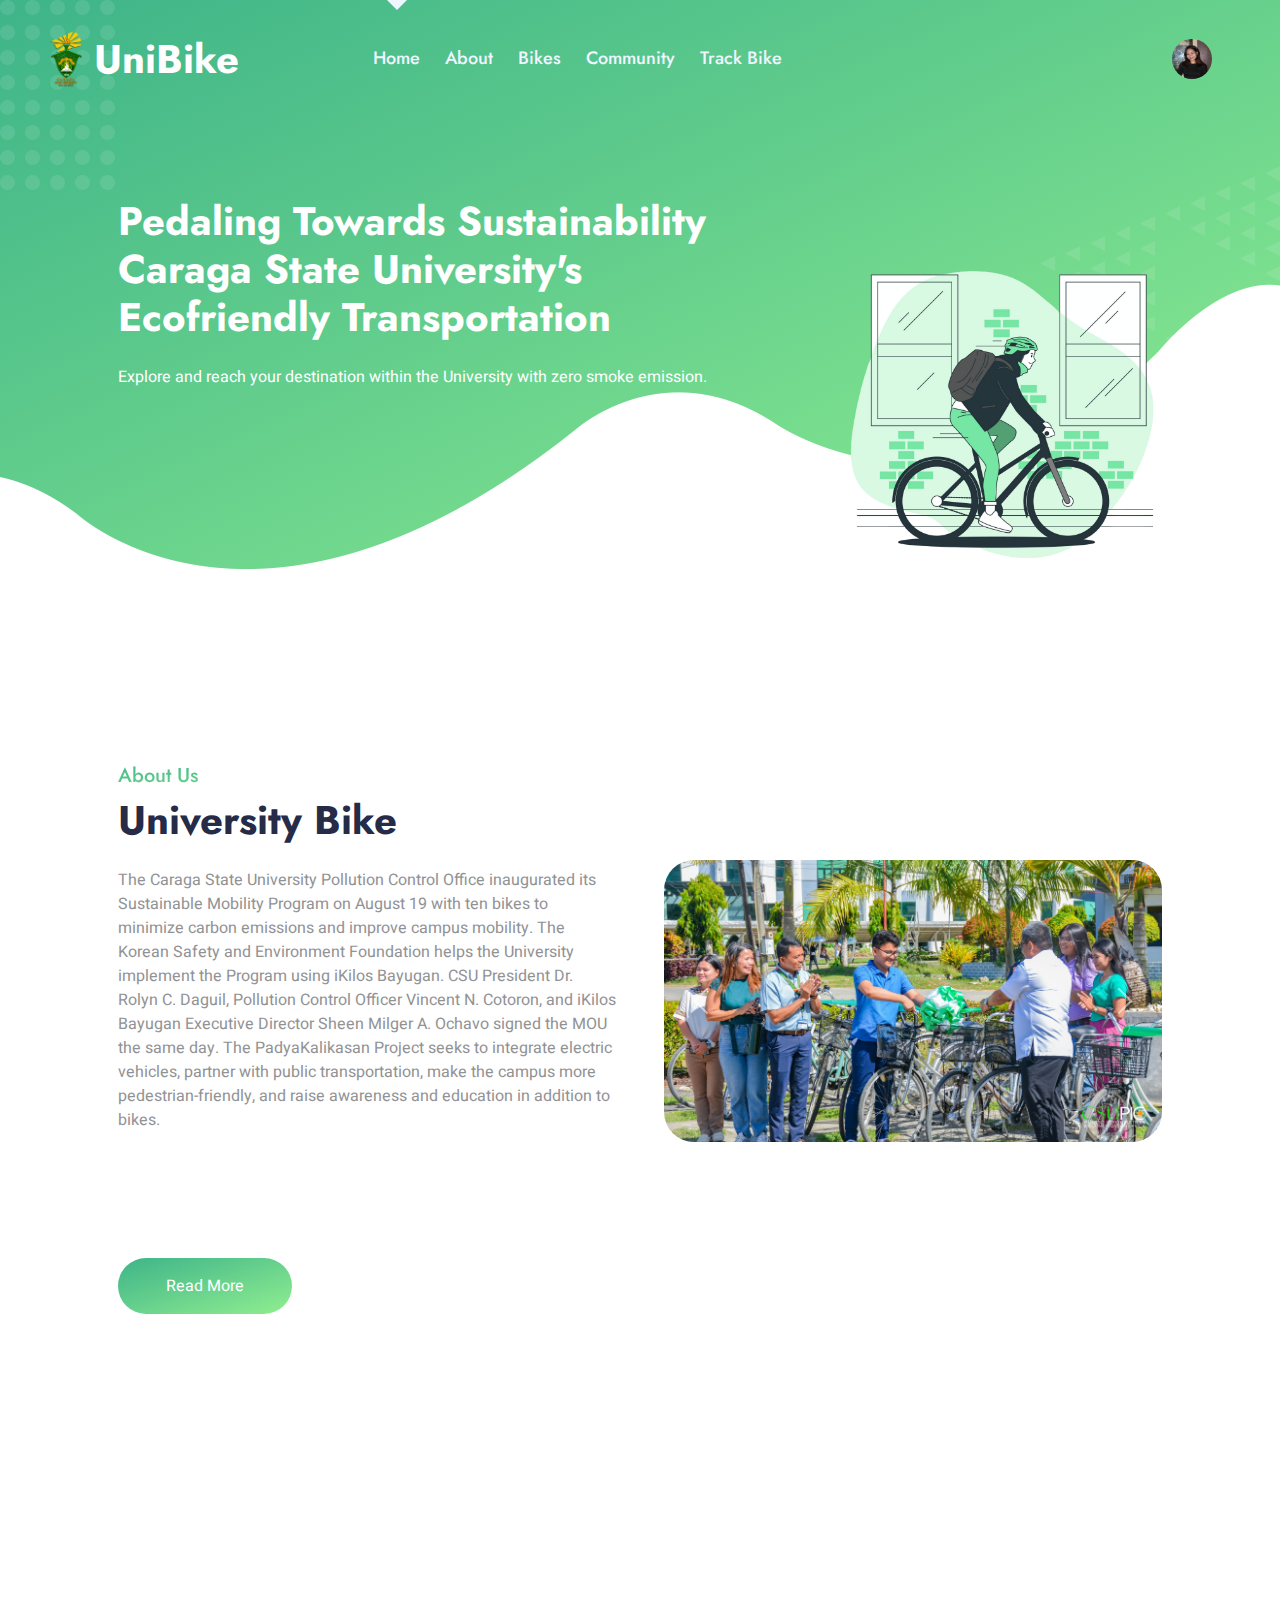
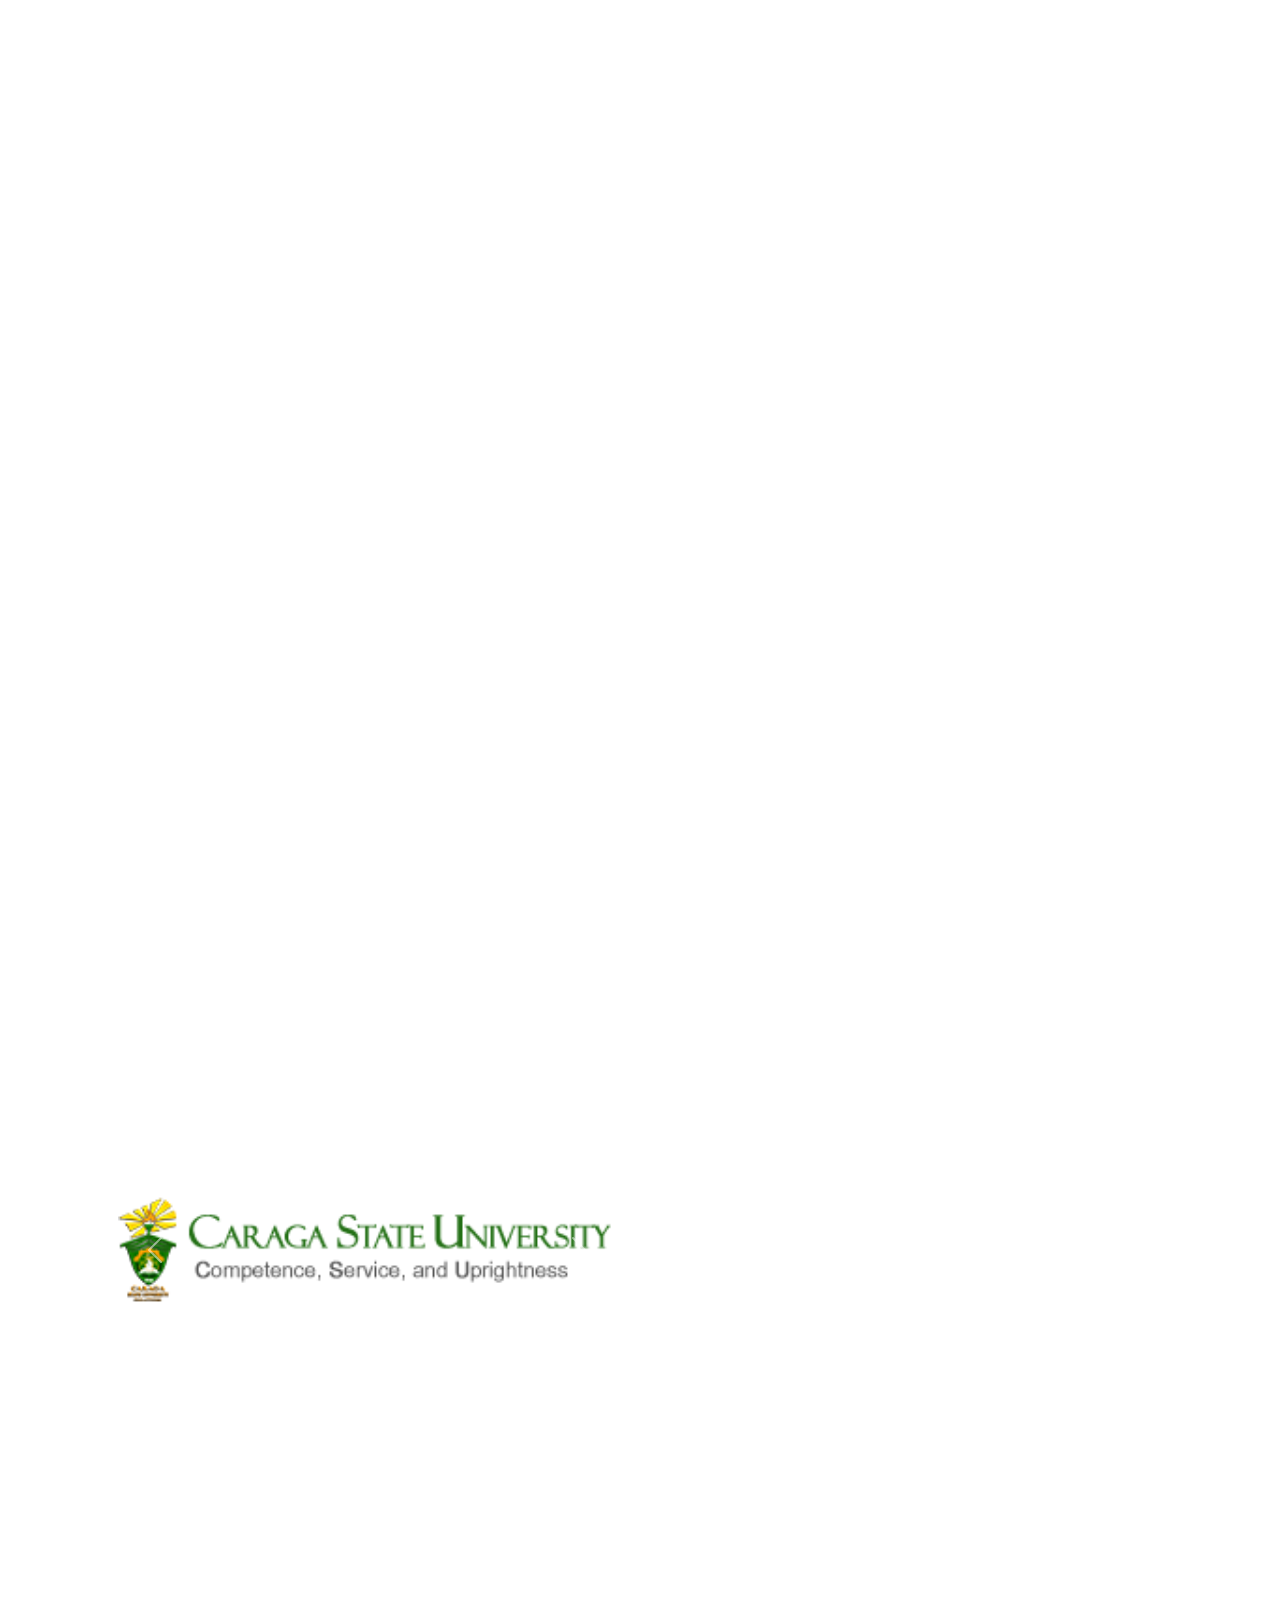
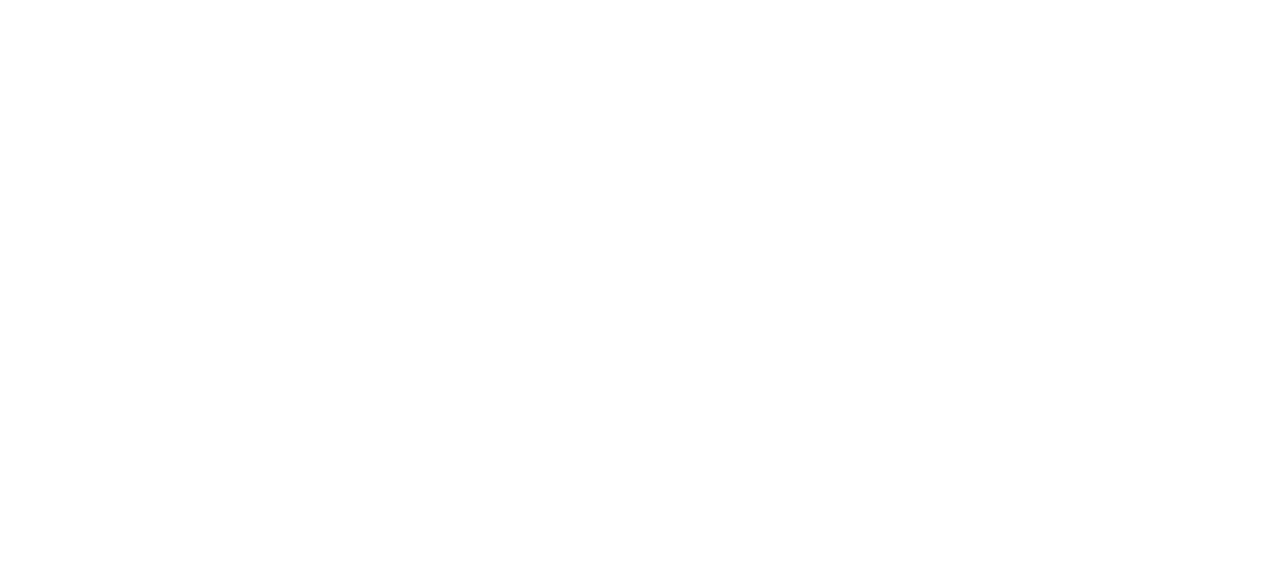
==== admin.html @ fd67ee3b "first commit" ====
<!DOCTYPE html>
<html lang="en">

<head>
    <meta charset="utf-8">
    <title>UniBike</title>
    <meta content="width=device-width, initial-scale=1.0" name="viewport">
    <meta content="" name="keywords">
    <meta content="" name="description">

    <!-- Favicon -->
    <link href="img/favicon.ico" rel="icon">


    <!-- Google Web Fonts -->
    <link rel="preconnect" href="https://fonts.googleapis.com">
    <link rel="preconnect" href="https://fonts.gstatic.com" crossorigin>
    <link href="https://fonts.googleapis.com/css2?family=Heebo:wght@400;500&family=Jost:wght@500;600;700&display=swap" rel="stylesheet"> 

    <!-- Icon Font Stylesheet -->
    <link href="https://cdnjs.cloudflare.com/ajax/libs/font-awesome/5.10.0/css/all.min.css" rel="stylesheet">
    <link href="https://cdn.jsdelivr.net/npm/bootstrap-icons@1.4.1/font/bootstrap-icons.css" rel="stylesheet">

    <!-- Libraries Stylesheet -->
    <link href="lib/animate/animate.min.css" rel="stylesheet">
    <link href="lib/owlcarousel/assets/owl.carousel.min.css" rel="stylesheet">
    <link href="https://cdn.jsdelivr.net/npm/bootstrap@5.3.0-alpha1/dist/css/bootstrap.min.css" rel="stylesheet">


    <!-- Customized Bootstrap Stylesheet -->
    <link href="css/bootstrap.min.css" rel="stylesheet">

    <!-- Template Stylesheet -->
    <link href="css/style.css" rel="stylesheet">
</head>

<body data-bs-spy="scroll" data-bs-target=".navbar" data-bs-offset="51">
    <div class="container-xxl bg-white p-0">
        <!-- Spinner Start -->
        <div id="spinner" class="show bg-white position-fixed translate-middle w-100 vh-100 top-50 start-50 d-flex align-items-center justify-content-center">
            <div class="spinner-grow text-primary" style="width: 3rem; height: 3rem;" role="status">
                <span class="sr-only">Loading...</span>
            </div>
        </div>
        <!-- Spinner End -->


        <!-- Navbar & Hero Start -->
        <div class="container-xxl position-relative p-0" id="home">
            <nav class="navbar navbar-expand-lg navbar-light px-4 px-lg-5 py-3 py-lg-0">

                <!--LOGO-->
                <a href="" class="navbar-brand p-0 d-flex align-items-center">
                    <img src="img/logo.png" alt="Bike Image" style="width: auto; height: 60px; margin-right: 10px;">
                    <h1 class="text-white mb-0">UniBike</h1>
                </a>
                <!--LOGO END-->

                <button class="navbar-toggler" type="button" data-bs-toggle="collapse" data-bs-target="#navbarCollapse">
                    <span class="fa fa-bars"></span>
                </button>
                <div class="collapse navbar-collapse" id="navbarCollapse">
                    <div class="navbar-nav mx-auto py-0">
                        <a href="#home" class="nav-item nav-link active">Home</a>
                        <a href="#about" class="nav-item nav-link">About</a>
                        
                        <a href="/admin_bikes.html" class="nav-item nav-link">Bikes</a>
                        <a href="/admin_community.html" class="nav-item nav-link">Community</a>
                        <a href="/admin_gps_tracker.html" class="nav-item nav-link">Track Bike</a>
                    </div>
                </div>

                <div class="collapse navbar-collapse" id="navbarNav">
                    <ul class="navbar-nav ms-auto">
                        <li class="nav-item">
                            <div class="navbar-nav ms-auto">
                                <div class="profile-button" onclick="toggleDropdown()">
                                    <img src="/img/mitch1.JPG" alt="Avatar" class="avatar">
                                </div>
                                <div class="dropdown-menu" id="dropdownMenu">
                                    <div class="dropdown-item"><a href="/admin_profile.html" style="color: #495057;">My Profile</a></div>
                                    <div class="dropdown-item"><a href="/admin_profile.html" style="color: #495057;">Rent History</a></div>
                                    <div class="dropdown-item"><a href="/admin_index.html" style="color: #495057;">Settings</a></div>
                                    <div class="dropdown-item"><a href="/admin_index.html" style="color: #495057;">Logout</a></div>
                                </div>
                            </div>           
                    </ul>
                    
                <script>
                    function toggleDropdown() {
                        const dropdownMenu = document.getElementById('dropdownMenu');
                        dropdownMenu.style.display = dropdownMenu.style.display === 'block' ? 'none' : 'block';
                    }
                </script>
            </nav>


            <div class>

            </div>

                    <!--CHatbot-->
                <script>
                    window.embeddedChatbotConfig = {
                    chatbotId: "IIBo9uVglmfIlhYwSFBFC",
                    domain: "www.chatbase.co"
                    }
                    </script>
                    <script
                    src="https://www.chatbase.co/embed.min.js"
                    chatbotId="IIBo9uVglmfIlhYwSFBFC"
                    domain="www.chatbase.co"
                    defer>
                    </script>
                    <!--CHatbot-->

            <div class="container-xxl bg-primary hero-header">
                <div class="container px-lg-5">
                    <div class="row g-5">
                        <div class="col-lg-8 text-center text-lg-start" style= "margin-top: -1%">
                            <h1 class="text-white mb-4 animated slideInDown">Pedaling Towards Sustainability<br> Caraga State University's Ecofriendly Transportation</h1>
                            <p class="text-white pb-3 animated slideInDown">Explore and reach your destination within the University with zero smoke emission.</p> 
                        </div>
                        <div class="col-lg-4 d-flex justify-content-center justify-content-lg-end wow fadeInUp" data-wow-delay="0.3s">
                                <img class="img-fluid" src="img/rb.png" alt="">
                        </div>
                    </div>
                </div>
            </div>
        </div>
        <!-- Navbar & Hero End -->


        <!-- About Start -->
        <div class="container-xxl py-5" id="about">
            <div class="container py-5 px-lg-5">
                <div class="row g-5 align-items-center">
                    <div class="col-lg-6 wow fadeInUp" data-wow-delay="0.1s">
                        <h5 class="text-primary-gradient fw-medium">About Us</h5>
                        <h1 class="mb-4">University Bike</h1>
                        <p class="mb-4">The Caraga State University Pollution Control Office inaugurated its Sustainable Mobility Program on August 19 with ten bikes to minimize carbon emissions and improve campus mobility. The Korean Safety and Environment Foundation helps the University implement the Program using iKilos Bayugan. CSU President Dr. Rolyn C. Daguil, Pollution Control Officer Vincent N. Cotoron, and iKilos Bayugan Executive Director Sheen Milger A. Ochavo signed the MOU the same day. The PadyaKalikasan Project seeks to integrate electric vehicles, partner with public transportation, make the campus more pedestrian-friendly, and raise awareness and education in addition to bikes.</p>
                        <div class="row g-4 mb-4">
                            <div class="col-sm-6 wow fadeIn" data-wow-delay="0.5s">
                                <div class="d-flex">
                                    <img src="img/users-alt.png" alt="Cog Image" style="width: 50px; height: 50px;">
                                    <div class="ms-3">
                                        <h2 class="mb-0" data-toggle="counter-up">899</h2>
                                        <p class="text-primary-gradient mb-0">Active Users</p>
                                    </div>
                                </div>
                            </div>
                            <div class="col-sm-6 wow fadeIn" data-wow-delay="0.7s">
                                <div class="d-flex">
                                    <img src="img/bk.png" alt="Cog Image" style="width: 50px; height: 50px;">
                                    <div class="ms-3">
                                        <h2 class="mb-0" data-toggle="counter-up">10</h2>
                                        <p class="text-secondary-gradient mb-0">Bikes Available</p>
                                    </div>
                                </div>
                            </div>
                        </div>
                        <a href="https://www.carsu.edu.ph/?q=news/csu-launches-bike-sharing-transportation-sustainable-mobility-program" class="btn btn-primary-gradient py-sm-3 px-4 px-sm-5 rounded-pill mt-3 mb-5">Read More</a>
                    </div>
                    <div class="col-lg-6">
                        
                        <div id="carouselExampleRide" class="carousel slide, wow fadeInUp" data-bs-ride="true" data-wow-delay="0.5s" style="height: auto; width:auto; margin-top: -25%;" >
                            <div class="carousel-inner">
                              <div class="carousel-item active">
                                <img src="img/1.jpg" class="d-block w-100" alt="...">
                              </div>
                              <div class="carousel-item">
                                <img src="img/2.jpg" class="d-block w-100" alt="...">
                              </div>
                              <div class="carousel-item">
                                <img src="img/3.jpg" class="d-block w-100" alt="...">
                              </div>
                            </div>
                            <button class="carousel-control-prev" type="button" data-bs-target="#carouselExampleRide" data-bs-slide="prev">
                              <span class="carousel-control-prev-icon" aria-hidden="true"></span>
                              <span class="visually-hidden">Previous</span>
                            </button>
                            <button class="carousel-control-next" type="button" data-bs-target="#carouselExampleRide" data-bs-slide="next">
                              <span class="carousel-control-next-icon" aria-hidden="true"></span>
                              <span class="visually-hidden">Next</span>
                            </button>
                          </div>
                        
                    </div>
                </div>
            </div>
        </div>
        <!-- About End -->

         <!-- Features Start -->
         <div class="container-xxl py-5" id="feature" style="margin-top:-10%;">
            <div class="container py-5 px-lg-5">
                <div class="text-center wow fadeInUp" data-wow-delay="0.1s">
                    <h1 class="mb-5">Benefits</h1>
                </div>
                <div class="row g-4">
                    <div class="col-lg-4 col-md-6 wow fadeInUp" data-wow-delay="0.1s">
                        <div class="feature-item bg-light rounded p-4">
                            <div class="d-inline-flex align-items-center justify-content-center bg-primary-gradient rounded-circle mb-4" style="width: 60px; height: 60px;">
                                <img src="img/leaf-heart.png" alt="" style="width: 30px; height: 30px;">
                            </div>
                            <h5 class="mb-3">Environment Friendly</h5>
                            <p class="m-0">Reduces carbon emissions, supporting a cleaner, sustainable campus.</div>
                    </div>
                    <div class="col-lg-4 col-md-6 wow fadeInUp" data-wow-delay="0.3s">
                        <div class="feature-item bg-light rounded p-4">
                            <div class="d-inline-flex align-items-center justify-content-center bg-secondary-gradient rounded-circle mb-4" style="width: 60px; height: 60px;">
                                <img src="img/cars.png" alt="" style="width: 30px; height: 30px;">
                            </div>
                            <h5 class="mb-3">Reduced Traffic</h5>
                            <p class="m-0">Eases campus congestion, making it easier to get around.</div>
                    </div>
                    <div class="col-lg-4 col-md-6 wow fadeInUp" data-wow-delay="0.5s">
                        <div class="feature-item bg-light rounded p-4">
                            <div class="d-inline-flex align-items-center justify-content-center bg-primary-gradient rounded-circle mb-4" style="width: 60px; height: 60px;">
                                <img src="img/heart-brain.png" alt="" style="width: 30px; height: 30px;">
                            </div>
                            <h5 class="mb-3">Health & Wellness</h5>
                            <p class="m-0">Promotes physical activity and improves fitness.</div>
                    </div>
                    <div class="col-lg-4 col-md-6 wow fadeInUp" data-wow-delay="0.1s">
                        <div class="feature-item bg-light rounded p-4">
                            <div class="d-inline-flex align-items-center justify-content-center bg-secondary-gradient rounded-circle mb-4" style="width: 60px; height: 60px;">
                                <img src="img/piggy-bank.png" alt="" style="width: 30px; height: 30px;">
                            </div>
                            <h5 class="mb-3">Cost Savings</h5>
                            <p class="m-0">Offers an affordable alternative to cars and public transport.</div>
                    </div>
                    <div class="col-lg-4 col-md-6 wow fadeInUp" data-wow-delay="0.3s">
                        <div class="feature-item bg-light rounded p-4">
                            <div class="d-inline-flex align-items-center justify-content-center bg-primary-gradient rounded-circle mb-4" style="width: 60px; height: 60px;">
                                <img src="img/track.png" alt="" style="width: 30px; height: 30px;">
                            </div>
                            <h5 class="mb-3">Increased Campus Accessibility</h5>
                            <p class="m-0">Provides faster, easier campus mobility.</div>
                    </div>
                    <div class="col-lg-4 col-md-6 wow fadeInUp" data-wow-delay="0.5s">
                        <div class="feature-item bg-light rounded p-4">
                            <div class="d-inline-flex align-items-center justify-content-center bg-secondary-gradient rounded-circle mb-4" style="width: 60px; height: 60px;">
                                <img src="img/house-tree.png" alt="" style="width: 30px; height: 30px;">
                            </div>
                            <h5 class="mb-3">Sustainable Campus</h5>
                            <p class="m-0">Encourages eco-friendly habits and a greener campus.</div>
                    </div>
                </div>
            </div>
        </div>
        <!-- Features End -->

                <!-- Process Start -->
                <div class="container-xxl py-5" style="margin-top:-10%;">
                    <div class="container py-5 px-lg-5">
                        <div class="text-center pb-4 wow fadeInUp" data-wow-delay="0.1s">
                            <h5 class="text-primary-gradient fw-medium">How to Rent</h5>
                            <h1 class="mb-5">3 Easy Steps</h1>
                        </div>
                        <div class="row gy-5 gx-4 justify-content-center">
                            <div class="col-lg-4 col-sm-6 text-center pt-4 wow fadeInUp" data-wow-delay="0.1s">
                                <div class="position-relative bg-light rounded pt-5 pb-4 px-4">
                                    <div class="d-inline-flex align-items-center justify-content-center bg-primary-gradient rounded-circle position-absolute top-0 start-50 translate-middle shadow" style="width: 100px; height: 100px;">
                                        <img src="img/search.png" alt="Magnifying glass" style="width: 50px; height: 50px;">
                                    </div>
                                    <h5 class="mt-4 mb-3">Find nearest Dock</h5>
                                    <p class="mb-0">Docks are conveniently located near colleges and gates, ensuring quick and accessible bike borrowing and returning for all users</p>
                                </div>
                            </div>
                            <div class="col-lg-4 col-sm-6 text-center pt-4 wow fadeInUp" data-wow-delay="0.3s">
                                <div class="position-relative bg-light rounded pt-5 pb-4 px-4">
                                    <div class="d-inline-flex align-items-center justify-content-center bg-secondary-gradient rounded-circle position-absolute top-0 start-50 translate-middle shadow" style="width: 100px; height: 100px;">
                                        <img src="img/qr-scan.png" alt="Cog Image" style="width: 50px; height: 50px;">
                                    </div>
                                    <h5 class="mt-4 mb-3">Scan QR to Pay</h5>
                                    <p class="mb-0">Pay for your bike rental using a mobile wallet scanner. Simply scan the QR code and complete your payment instantly</p>
                                </div>
                            </div>
                            <div class="col-lg-4 col-sm-6 text-center pt-4 wow fadeInUp" data-wow-delay="0.5s">
                                <div class="position-relative bg-light rounded pt-5 pb-4 px-4">
                                    <div class="d-inline-flex align-items-center justify-content-center bg-primary-gradient rounded-circle position-absolute top-0 start-50 translate-middle shadow" style="width: 100px; height: 100px;">
                                        <i class="fa fa-check fa-3x text-white"></i>
                                    </div>
                                    <h5 class="mt-4 mb-3">Confirm Payment</h5>
                                    <p class="mb-0">Verify and confirm your payment details to complete the process. Double-check the amount before finalizing the transaction securely</p>
                                </div>
                            </div>
                        </div>
                    </div>
                </div>
                <!-- Process Start -->

        <!-- Download Start -->
        <div class="container-xxl py-5">
            <div class="container py-5 px-lg-5">
                <div class="row g-5 align-items-center">
                    <div class="col-lg-6">
                        <div id="carouselExampleSlidesOnly" class="carousel slide" data-bs-ride="carousel">
                            <div class="carousel-inner">
                                <div class="carousel-item active">
                                    <img src="img/csu.png" class="img-consistent" alt="CSU Logo">
                                </div>
                                <div class="carousel-item">
                                    <img src="img/ikilos.jpg" class="img-consistent" alt="iKilos Project">
                                </div>
                                <div class="carousel-item">
                                    <img src="img/shekorea.png" class="img-consistent" alt="Korean Safety Foundation">
                                </div>
                            </div>
                            <button class="carousel-control-prev" type="button" data-bs-target="#carouselExampleRide" data-bs-slide="prev">
                                <span class="carousel-control-prev-icon" aria-hidden="true"></span>
                                <span class="visually-hidden">Previous</span>
                            </button>
                            <button class="carousel-control-next" type="button" data-bs-target="#carouselExampleRide" data-bs-slide="next">
                                <span class="carousel-control-next-icon" aria-hidden="true"></span>
                                <span class="visually-hidden">Next</span>
                            </button>
                        </div>
                    </div>
                    <div class="col-lg-6 wow fadeInUp" data-wow-delay="0.3s">
                        <h5 class="text-primary-gradient fw-medium">Let's GO!</h5>
                        <h1 class="mb-4">Join Us on Our Journey to Reduce Pollution and Greenhouse Gases</h1>
                        <p class="mb-4">Together with iKilos Bayugan and the Korean Safety and Environment Foundation, we envision the PadyaKalikasan Project.</p>
                        <div class="row g-4">
                            <div class="col-sm-6 wow fadeIn" data-wow-delay="0.5s">
                                <a href="/admin_bikes.html" class="d-flex bg-primary-gradient rounded py-3 px-4">
                                    <div class="d-flex align-items-center justify-content-center w-100">
                                        <h4 class="text-white mb-0 me-3">Start Today</h4>
                                        <img src="img/biking-mountain.png" alt="Bike Image" style="width: 30px; height: 30px;">
                                    </div>
                                </a>                                
                            </div>
                        </div>
                    </div>
                </div>
            </div>
        </div>
        <!-- Download End -->
        

        <!-- Footer Start -->
        <div class="container-fluid bg-primary text-light footer wow fadeIn" data-wow-delay="0.1s">
            <div class="container py-5 px-lg-5">
                <div class="row g-5">
                    <div class="col-md-6 col-lg-3">
                        <h4 class="text-white mb-4">Address</h4>
                        <p><i class="fa fa-map-marker-alt me-3"></i>Ampayon, Butuan City, Ph</p>
                        <p><i class="fa fa-phone-alt me-3"></i>+63 992-564-4733</p>
                        <p><i class="fa fa-envelope me-3"></i>unibike@carsu.edu.ph</p>
                        <div class="d-flex pt-2">
                            <a class="btn btn-outline-light btn-social" href=""><i class="fab fa-twitter"></i></a>
                            <a class="btn btn-outline-light btn-social" href=""><i class="fab fa-facebook-f"></i></a>
                            <a class="btn btn-outline-light btn-social" href=""><i class="fab fa-instagram"></i></a>
                            <a class="btn btn-outline-light btn-social" href=""><i class="fab fa-linkedin-in"></i></a>
                        </div>
                    </div>
            <div class="container px-lg-5">
                <div class="copyright">
                    <div class="row">
                        <div class="col-md-6 text-center text-md-start mb-3 mb-md-0">
                            &copy; <a class="border-bottom" href="#">UniBike</a>, All Right Reserved. 
							
        <!-- Footer End -->


    <!-- JavaScript Libraries -->
    <script src="https://code.jquery.com/jquery-3.4.1.min.js"></script>
    <script src="https://cdn.jsdelivr.net/npm/bootstrap@5.0.0/dist/js/bootstrap.bundle.min.js"></script>
    <script src="lib/wow/wow.min.js"></script>
    <script src="lib/easing/easing.min.js"></script>
    <script src="lib/waypoints/waypoints.min.js"></script>
    <script src="lib/counterup/counterup.min.js"></script>
    <script src="lib/owlcarousel/owl.carousel.min.js"></script>
    <script src="https://cdn.jsdelivr.net/npm/bootstrap@5.3.0-alpha1/dist/js/bootstrap.bundle.min.js"></script>

    <!-- Template Javascript -->
    <script src="js/main.js"></script>
</body>

</html>
---- css/style.css ----
/********** Template CSS **********/
:root {
    --primary: #3eb489;
    --secondary: #90EE90;
    --light: #F0F6FF;
    --dark: #095527;
}


/*** Spinner ***/
#spinner {
    opacity: 0;
    visibility: hidden;
    transition: opacity .5s ease-out, visibility 0s linear .5s;
    z-index: 99999;
}

#spinner.show {
    transition: opacity .5s ease-out, visibility 0s linear 0s;
    visibility: visible;
    opacity: 1;
}


/*** Heading ***/
h1,
h2,
.fw-bold {
    font-weight: 700 !important;
}

h3,
h4,
.fw-semi-bold {
    font-weight: 600 !important;
}

h5,
h6,
.fw-medium {
    font-weight: 500 !important;
}


/*** Gradient Text & BG ***/
.text-primary-gradient {
    background: linear-gradient(to bottom right, var(--primary), var(--secondary));
    -webkit-background-clip: text;
    -webkit-text-fill-color: transparent;
}

.text-secondary-gradient {
    background: linear-gradient(to bottom right, var(--secondary), var(--primary));
    -webkit-background-clip: text;
    -webkit-text-fill-color: transparent;
}

.bg-primary-gradient {
    background: linear-gradient(to bottom right, var(--primary), var(--secondary));
}

.bg-secondary-gradient {
    background: linear-gradient(to bottom right, var(--secondary), var(--primary));
}


/*** Button ***/
.btn {
    transition: .5s;
}

.btn.btn-primary-gradient,
.btn.btn-secondary-gradient {
    position: relative;
    overflow: hidden;
    border: none;
    color: #FFFFFF;
    z-index: 1;
}

.btn.btn-primary-gradient::after,
.btn.btn-secondary-gradient::after {
    position: absolute;
    content: "";
    top: 0;
    left: 0;
    width: 100%;
    height: 100%;
    transition: .5s;
    z-index: -1;
    opacity: 0;
}

.btn.btn-primary-gradient,
.btn.btn-secondary-gradient::after {
    background: linear-gradient(to bottom right, var(--primary), var(--secondary));
}

.btn.btn-secondary-gradient,
.btn.btn-primary-gradient::after {
    background: linear-gradient(to bottom right, var(--secondary), var(--primary));
}

.btn.btn-primary-gradient:hover::after,
.btn.btn-secondary-gradient:hover::after {
    opacity: 1;
}

.btn-square {
    width: 38px;
    height: 38px;
}

.btn-sm-square {
    width: 32px;
    height: 32px;
}

.btn-lg-square {
    width: 48px;
    height: 48px;
}

.btn-square,
.btn-sm-square,
.btn-lg-square {
    padding: 0;
    display: flex;
    align-items: center;
    justify-content: center;
    font-weight: normal;
    border-radius: 50px;
}

.back-to-top {
    position: fixed;
    display: none;
    right: 45px;
    bottom: 45px;
    z-index: 99;
    border: none;
    background: linear-gradient(to bottom right, var(--primary), var(--secondary));
}


/*** Navbar ***/
.navbar-light .navbar-nav .nav-link {
    position: relative;
    margin-right: 25px;
    padding: 45px 0;
    font-family: 'Jost', sans-serif;
    font-size: 18px;
    font-weight: 500;
    color: var(--light) !important;
    outline: none;
    transition: .5s;
}

.navbar-light .navbar-nav .nav-link::before {
    position: absolute;
    content: "";
    width: 0;
    height: 0;
    top: -10px;
    left: 50%;
    transform: translateX(-50%);
    border: 10px solid;
    border-color: var(--light) transparent transparent transparent;
    transition: .5s;
}

.sticky-top.navbar-light .navbar-nav .nav-link {
    padding: 20px 0;
    color: var(--dark) !important;
}

.navbar-light .navbar-nav .nav-link:hover::before,
.navbar-light .navbar-nav .nav-link.active::before {
    top: 0;
}

.navbar-light .navbar-brand h1 {
    color: #FFFFFF;
}

.navbar-light .navbar-brand img {
    max-height: 60px;
    transition: .5s;
}

.sticky-top.navbar-light .navbar-brand img {
    max-height: 45px;
}

@media (max-width: 991.98px) {
    .sticky-top.navbar-light {
        position: relative;
        background: #FFFFFF;
    }

    .navbar-light .navbar-collapse {
        margin-top: 15px;
        border-top: 1px solid #DDDDDD;
    }

    .navbar-light .navbar-nav .nav-link,
    .sticky-top.navbar-light .navbar-nav .nav-link {
        padding: 10px 0;
        margin-left: 0;
        color: var(--dark) !important;
    }

    .navbar-light .navbar-nav .nav-link::before {
        display: none;
    }

    .navbar-light .navbar-nav .nav-link:hover,
    .navbar-light .navbar-nav .nav-link.active {
        color: var(--primary) !important;
    }

    .navbar-light .navbar-brand h1 {
        background: linear-gradient(to bottom right, var(--primary), var(--secondary));
        -webkit-background-clip: text;
        -webkit-text-fill-color: transparent;
    }

    .navbar-light .navbar-brand img {
        max-height: 45px;
    }
}

@media (min-width: 992px) {
    .navbar-light {
        position: absolute;
        width: 100%;
        top: 0;
        left: 0;
        z-index: 999;
    }
    
    .sticky-top.navbar-light {
        position: fixed;
        background: #FFFFFF;
    }

    .sticky-top.navbar-light .navbar-nav .nav-link::before {
        border-top-color: var(--primary);
    }

    .sticky-top.navbar-light .navbar-brand h1 {
        background: linear-gradient(to bottom right, var(--primary), var(--secondary));
        -webkit-background-clip: text;
        -webkit-text-fill-color: transparent;
    }
}


/*** Hero Header ***/
.hero-header {
    margin-bottom: 6rem;
    padding: 16rem 0 0 0;
    background:
        url(../img/bg-circle.png),
        url(../img/bg-triangle.png),
        url(../img/bg-bottom.png),
        linear-gradient(to bottom right, var(--primary), var(--secondary));
    background-position:
        left 0px top 0px,
        right 0px top 50%,
        center bottom;
    background-repeat: no-repeat;
}

@media (max-width: 991.98px) {
    .hero-header {
        padding: 6rem 0 9rem 0;
    }
}


/*** Feature ***/
.feature-item {
    transition: .5s;
}

.feature-item:hover {
    margin-top: -15px;
    box-shadow: 0 .5rem 1.5rem rgba(0, 0, 0, .08);
}


/*** Pricing ***/
.pricing .nav {
    padding: 2px;
}

.pricing .nav-link {
    padding: 12px 30px;
    font-weight: 500;
    color: var(--dark);
    background: #FFFFFF;
}

.pricing .nav-item:first-child .nav-link {
    border-radius: 30px 0 0 30px;
}

.pricing .nav-item:last-child .nav-link {
    border-radius: 0 30px 30px 0;
}

.pricing .nav-link.active {
    color: #FFFFFF;
    background: linear-gradient(to bottom right, var(--primary), var(--secondary));
}


/*** Screenshot ***/
.screenshot-carousel {
    position: relative;
    width: 253px;
    height: 500px;
    padding: 15px;
    margin-right: 30px;
}

.screenshot-carousel::before {
    position: absolute;
    content: "";
    width: 100%;
    height: 100%;
    top: 0;
    left: 0;
    background: url(../img/screenshot-frame.png) center center no-repeat;
    background-size: 253px 500px;
    z-index: 1;
}

.screenshot-carousel .owl-item img {
    position: relative;
    width: 223px;
    height: 470px;
}

.screenshot-carousel .owl-dots {
    position: absolute;
    top: 50%;
    right: -30px;
    transform: translateY(-50%);
    display: flex;
    flex-direction: column;
    align-items: center;
    justify-content: center;
}

.screenshot-carousel .owl-dot {
    position: relative;
    display: inline-block;
    margin: 5px 0;
    width: 15px;
    height: 15px;
    background: linear-gradient(to bottom right, var(--primary), var(--secondary));
    border-radius: 15px;
    transition: .5s;
}

.screenshot-carousel .owl-dot::after {
    position: absolute;
    content: "";
    width: 5px;
    height: 5px;
    top: 5px;
    left: 5px;
    background: #FFFFFF;
    border-radius: 5px;
}

.screenshot-carousel .owl-dot.active {
    box-shadow: 0 0 10px var(--dark);
}


/*** Testimonial ***/
.testimonial-carousel .owl-item .testimonial-item,
.testimonial-carousel .owl-item .testimonial-item * {
    transition: .5s;
}

.testimonial-carousel .owl-item.center .testimonial-item {
    background: linear-gradient(to bottom right, var(--primary), var(--secondary));
}

.testimonial-carousel .owl-item.center .testimonial-item h5,
.testimonial-carousel .owl-item.center .testimonial-item p {
    color: #FFFFFF !important;
}

.testimonial-carousel .owl-nav {
    margin-top: 30px;
    display: flex;
    justify-content: center;
}

.testimonial-carousel .owl-nav .owl-prev,
.testimonial-carousel .owl-nav .owl-next {
    margin: 0 12px;
    width: 50px;
    height: 50px;
    display: flex;
    align-items: center;
    justify-content: center;
    color: #FFFFFF;
    background: linear-gradient(to bottom right, var(--primary), var(--secondary));
    border-radius: 60px;
    font-size: 18px;
    transition: .5s;
}

.testimonial-carousel .owl-nav .owl-prev:hover,
.testimonial-carousel .owl-nav .owl-next:hover {
    background: linear-gradient(to bottom right, var(--secondary), var(--primary));
}


/*** Footer ***/
.footer {
    margin-top: 6rem;
    padding-top: 9rem;
    background:
        url(../img/bg-circle.png),
        url(../img/bg-triangle.png),
        url(../img/bg-top.png),
        linear-gradient(to bottom right, var(--primary), var(--secondary));
    background-position:
        left 0px bottom 0px,
        right 0px top 50%,
        center top;
    background-repeat: no-repeat;
}

.footer .btn.btn-social {
    margin-right: 5px;
    width: 40px;
    height: 40px;
    display: flex;
    align-items: center;
    justify-content: center;
    color: var(--light);
    border: 1px solid rgba(256, 256, 256, .1);
    border-radius: 40px;
    transition: .3s;
}

.footer .btn.btn-social:hover {
    color: var(--primary);
}

.footer .btn.btn-link {
    display: block;
    margin-bottom: 10px;
    padding: 0;
    text-align: left;
    color: var(--light);
    font-weight: normal;
    transition: .3s;
}

.footer .btn.btn-link::before {
    position: relative;
    content: "\f105";
    font-family: "Font Awesome 5 Free";
    font-weight: 900;
    margin-right: 10px;
}

.footer .btn.btn-link:hover {
    letter-spacing: 1px;
    box-shadow: none;
}

.footer .copyright {
    padding: 25px 0;
    font-size: 14px;
    border-top: 1px solid rgba(256, 256, 256, .1);
}

.footer .copyright a {
    color: var(--light);
}

.footer .footer-menu a {
    margin-right: 15px;
    padding-right: 15px;
    border-right: 1px solid rgba(255, 255, 255, .1);
}

.footer .footer-menu a:last-child {
    margin-right: 0;
    padding-right: 0;
    border-right: none;
}

.carousel-item img {
    object-fit: contain;
    border-radius: 30px;
  }

.img-consistent {
    width: 100%;
    height: 400px; 
    object-fit: cover; 
}

#loginModal .modal-dialog {
    display: flex;
    align-items: center;
    justify-content: center;
    min-height: 100vh;
}

#loginModal .modal-content {
    border-radius: 20px; 
    width: 400px; 
}

#loginModal .modal-dialog {
    border-radius: 15px; 
}

#loginModal .form-control {
    border-radius: 30px;
}

#loginModal .btn-close {
    border-radius: 50%;
}

#loginModalLabel {
    display: flex; 
    flex-direction: column; 
    justify-content: center;
    align-items: center;
    text-align: center;
    width: 100%; 
    margin: 0 auto; 
}

.chatbot {
    display: flex;
    flex-direction: column;
    align-items: flex-end;
    text-align: right;
    position: fixed;
    bottom: 20px; 
    right: 20px; 
    z-index: 1000;
    margin-right: 10px;
    margin-bottom: 25px;
}

#promodal .modal-dialog {
    display: flex;
    align-items: center;
    justify-content: center;
    min-height: 100vh;
}

#promodal .modal-content {
    border-radius: 20px; 
    width: 400px; 
}

#promodal .modal-dialog {
    border-radius: 15px; 
}

#promodal .form-control {
    border-radius: 30px;
}

#promodal .btn-close {
    border-radius: 50%;
}

#paymentModal .modal-dialog {
    display: flex;
    align-items: center;
    justify-content: center;
    min-height: 100vh;
}

#paymentModal .modal-content {
    border-radius: 20px; 
    width: 400px; 
}

#paymentModal .modal-dialog {
    border-radius: 15px; 
}

#paymentModal .form-control {
    border-radius: 30px;
}

#paymentModal .btn-close {
    border-radius: 50%;
}

#notifModal .form-control {
    border-radius: 30px;
}
#notifModal .btn-close {
    border-radius: 50%;
}
#notifModal .modal-content {
    border-radius: 20px; 
}



/* Dropdown background and text color */
.form-select {
    background-color: #f8f9fa; 
    color: #495057; 
    border: 2px solid #3eb489; 
    border-radius: 
    padding: 10px; 
}

/* Dropdown hover and focus effects */
.form-select:focus {
    background-color: #eaf8f1; 
    color: #3eb489; 
    border-color: #3eb489; 
    box-shadow: 0 0 5px #3eb489; 
}

/* Dropdown option styling (if needed) */
.form-select option {
    background-color: #ffffff; 
    color: #495057; 
}

.form-select option:hover {
    background-color: #3eb489;
    color: white;
}

#qrCodeContainer{
    align-items: center;
}

.profile-button {
    display: flex;
    align-items: center;
    padding: 10px;
    border-radius: 5px;
    cursor: pointer;
    transition: background-color 0.3s;

}

.avatar {
    width: 40px;
    height: 40px;
    border-radius: 50%;
    margin-right: 10px;
}

.dropdown-menu {
    margin-right: 70px;
    margin-top: 16px;
    display: none;
    position: absolute;
    top: 50px;
    right: 0;
    background-color: white;
    border: 1px solid white;
    border-radius: 5px;
    width: 150px;
    box-shadow: 0 .5rem 1.5rem rgba(0, 0, 0, .08);
}

.dropdown-item {
    padding-left: 15px;
    padding-right: 10px;
    padding-bottom: 5px;
    padding-top: 5px;
    cursor: pointer;
}

.dropdown-item:hover {
    background-color: #f0f0f0;
}


#details{
    margin-top: -10%;
    width: 500px;
    height: 500px;
    background-color: #ffffff;
    border: 5px solid #3eb489;
    border-radius: 30px;
    text-align: center;   
}

#namebelow h3 {
    margin: 40px; /* Removes default margin for the heading */
    color: #333; /* Sets text color (can be adjusted to match the design) */
}

#ach{
    text-align: left;
}

#myProfile {
    background-color: white;
    width: 200px;
    height: 200px;
    border-radius: 50%; 
    position: absolute;
    top: 10%; 
    left: 50%; 
    transform: translateX(-50%); 
    border: 5px solid #3eb489; 
    overflow: hidden;
    display: flex;
    justify-content: center; 
    align-items: center; 
    margin-top: 60px;
}

.profile-img {
    width: 100%; 
    height: 100%;
    object-fit: cover; 
    border-radius: 50%;
}


/* Container for the progress bar */
.progress-container {
    width: 100%;
    max-width: 80%; /* Restrict the width of the progress bar container */
    background-color: #f3f3f3;
    border-radius: 25px;
    position: relative;
    margin-left: 20px;
    margin-right: 20px;
    margin-top: 70px;
    
}

/* Progress bar */
.progress-bar {
    height: 10px;
    background-color: #3eb489; /* Orange color */
    border-radius: 20px;
    width: 50%; /* Set this to a fixed or dynamic width based on progress */
    transition: width 0.3s ease-in-out;
}

/* Milestone (gift icon and label) */
.milestone {
    position: absolute;
    top: -50px; /* Positions it above the progress bar */
    width: 30px;
    text-align: center;
    
}

.milestone-icon img {
    width: 30px;
    height: 30px;
    
}

.milestone-label {
    font-size: 12px;
    color: #333;
    margin-top: 5px;
}

/* Styling the text */
#progressText {
    font-size: 15px;
    margin-top: 10px;
    color: #333;
}

.end-icon {
    position: absolute;
    top: 538px;
    width: 20px;
    text-align: center;
    left: 0%; 
    transform: translateX(0%); 
    margin-left: -50%;
}

.end-icon-img {
    width: 25px;
    height: 25px;
}
#progpad{
    width: 70%;
    max-width: 80%; /* Restrict the width of the progress bar container */
    background-color: #f3f3f3;
    border-radius: 25px;
    position: relative;
    padding: 5px;
    margin-top: -30px;
}

}
#qr-reader {
    width: 90%;  /* Occupies 90% of the parent container */
    max-width: 400px; /* Limit the maximum width */
    height: auto; /* Adjust height automatically to maintain aspect ratio */
}

@media (min-width: 768px) {
    #qr-reader {
        width: 300px;
        height: 300px;
    }
}
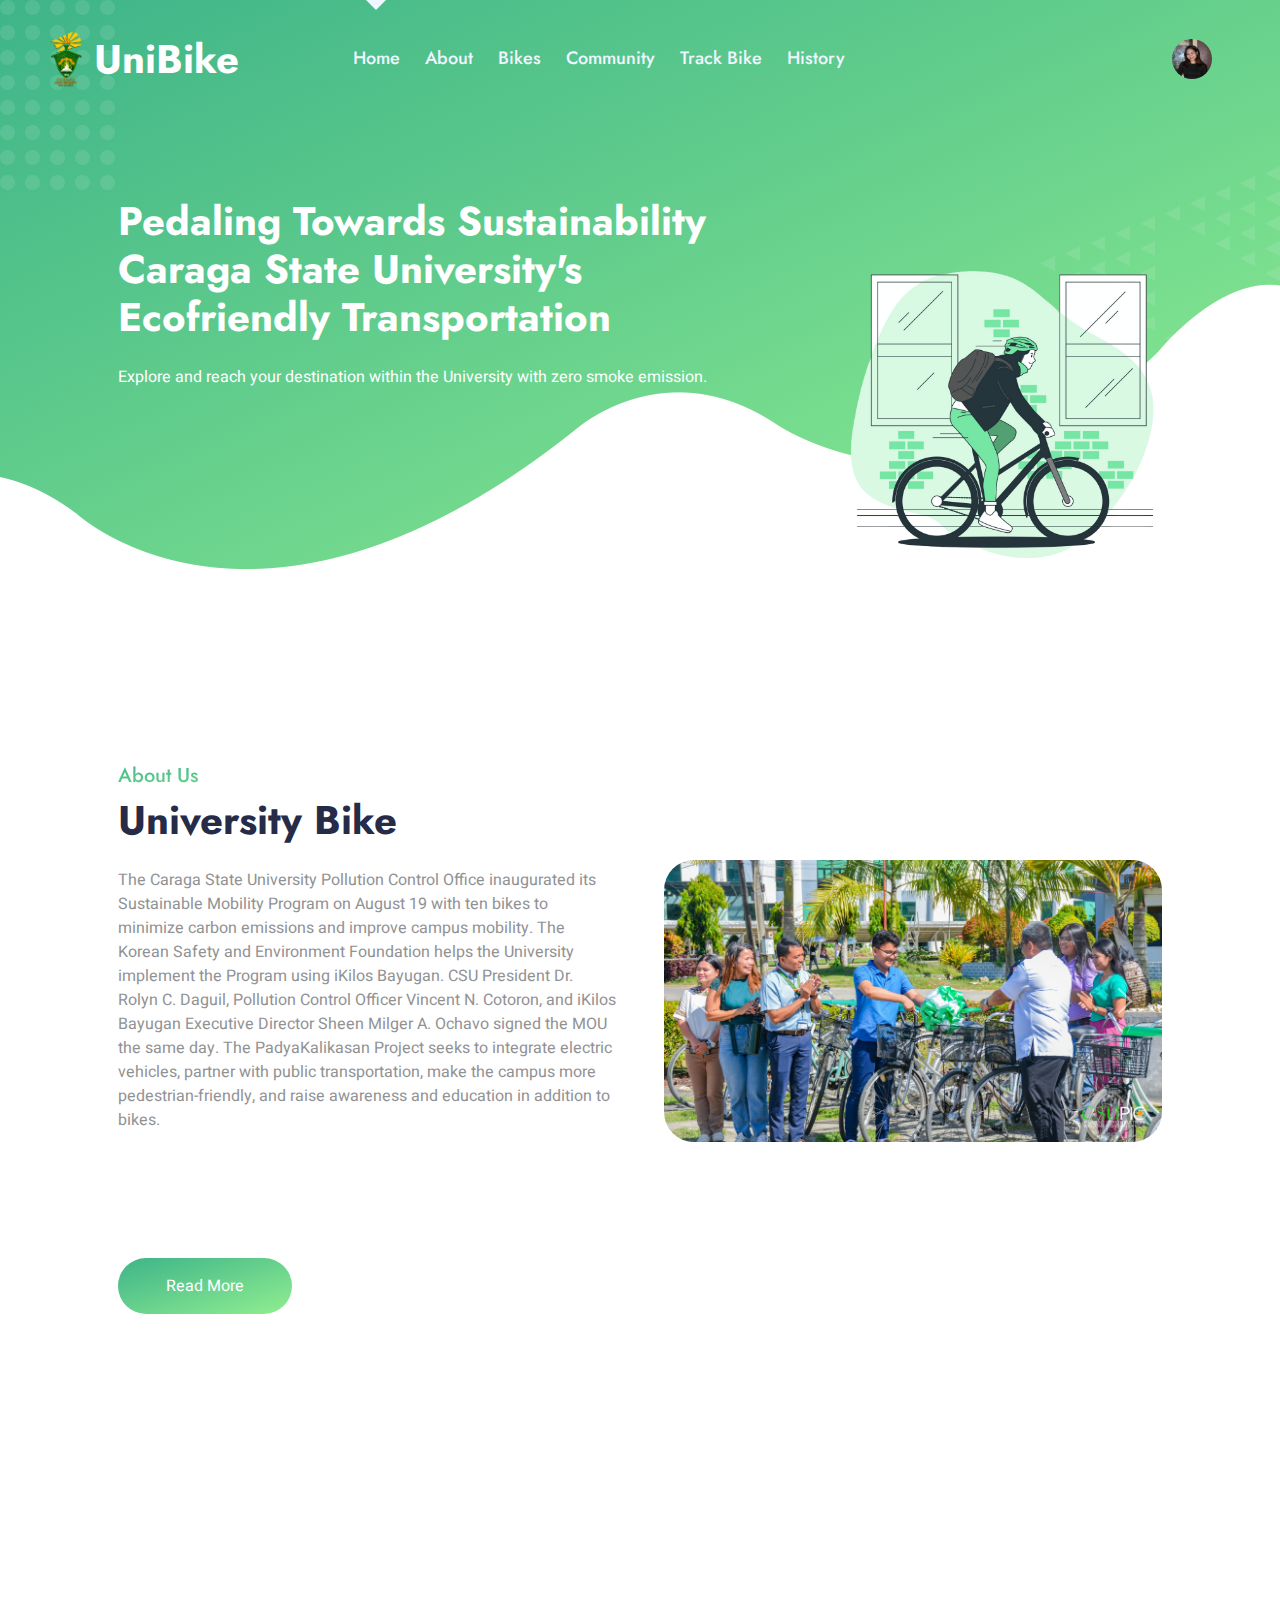
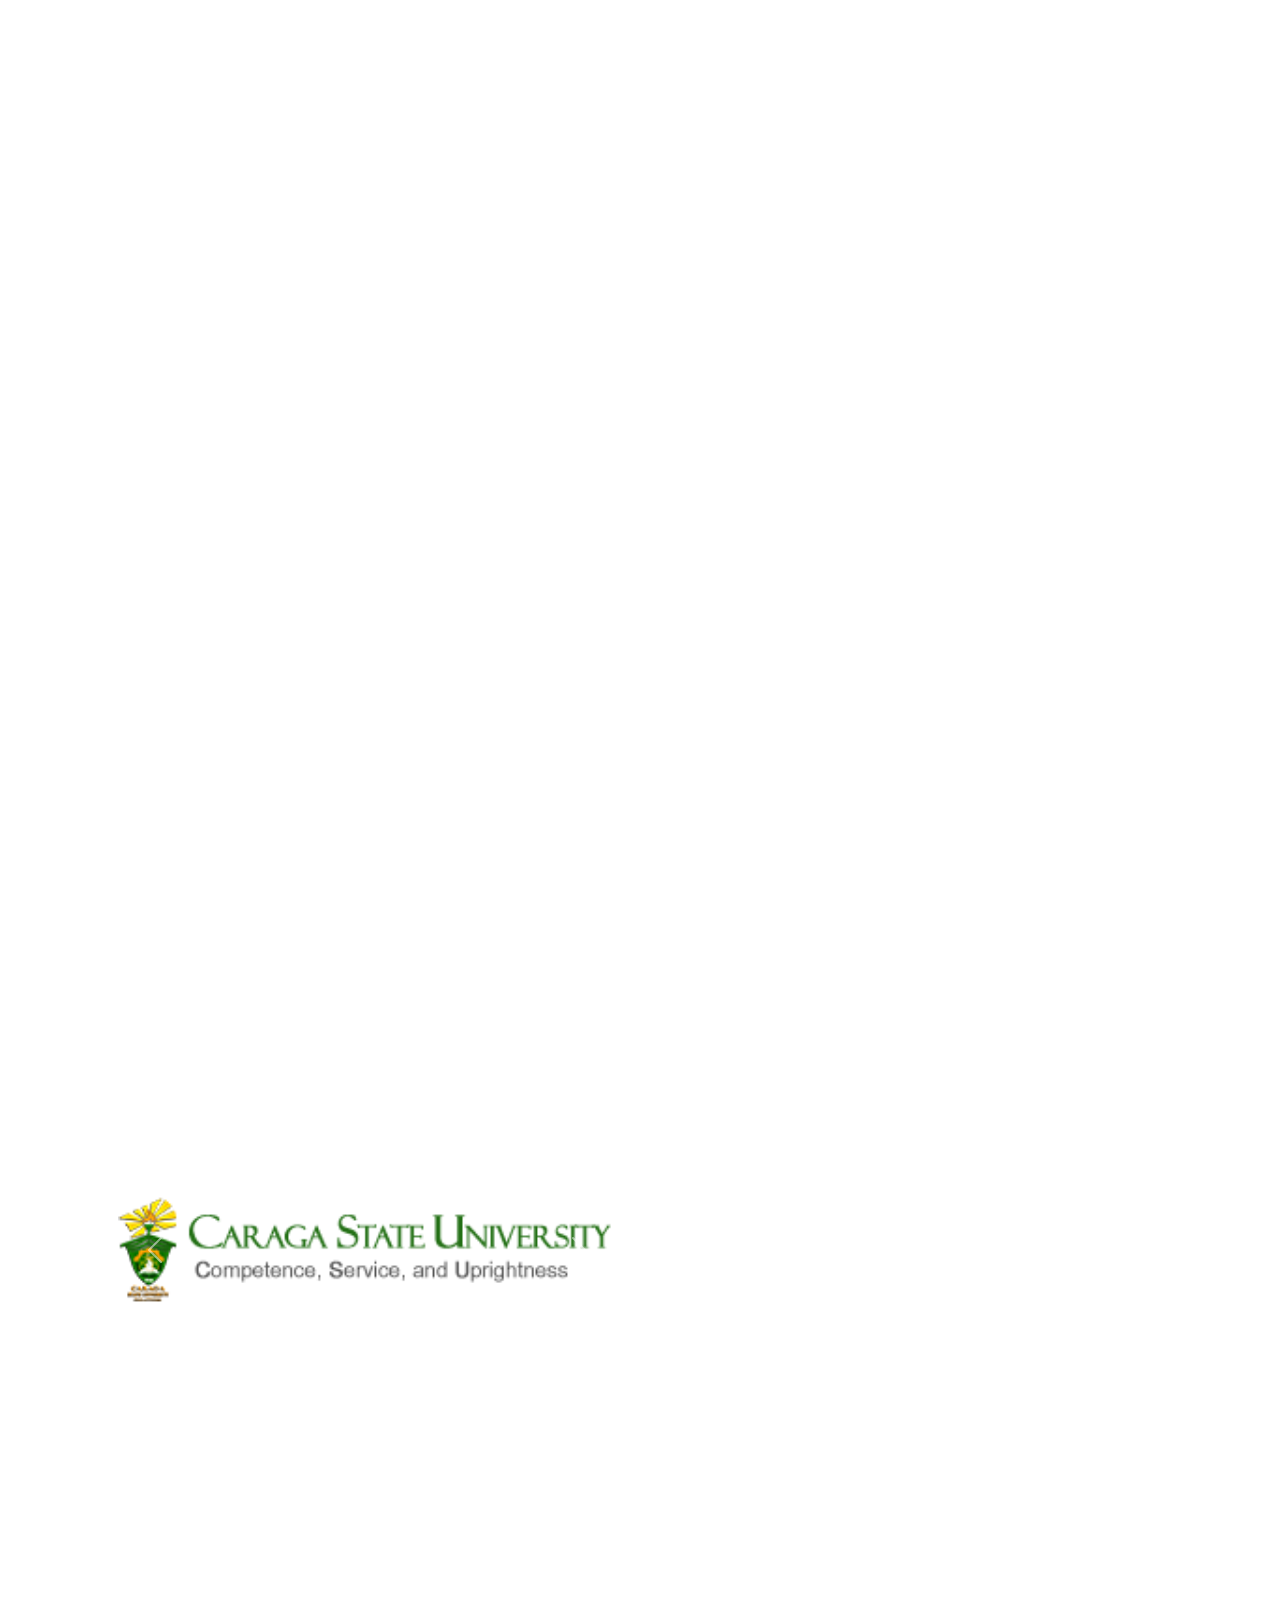
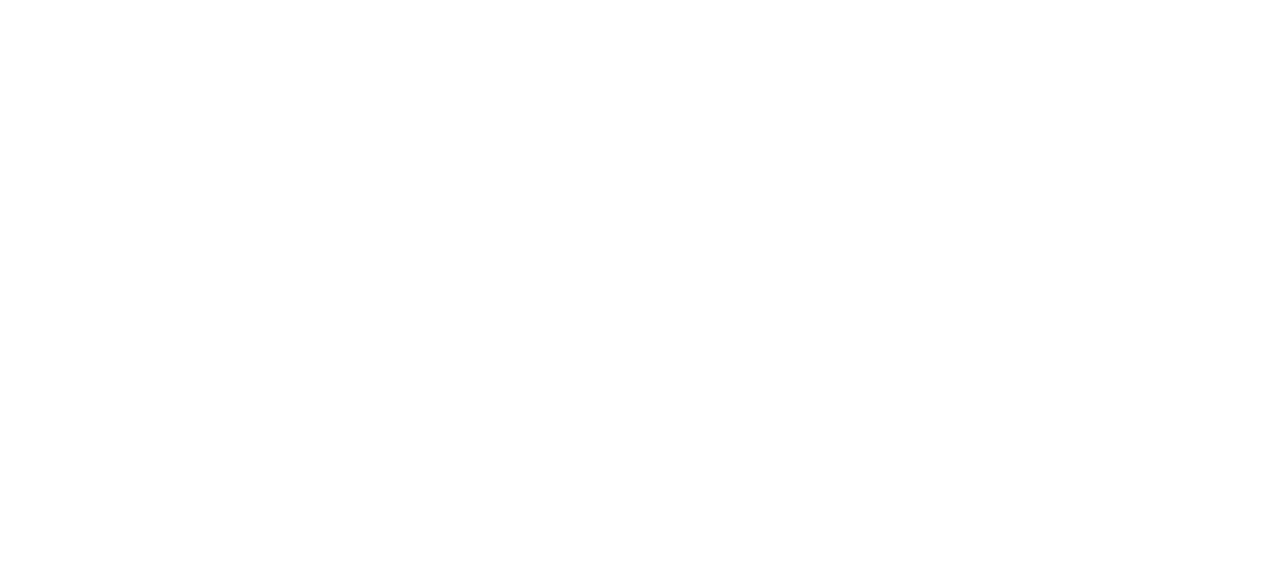
==== commit d96dedbe: "Added gps" ====
--- a/admin.html
+++ b/admin.html
@@ -67,6 +67,7 @@
                         <a href="/admin_bikes.html" class="nav-item nav-link">Bikes</a>
                         <a href="/admin_community.html" class="nav-item nav-link">Community</a>
                         <a href="/admin_gps_tracker.html" class="nav-item nav-link">Track Bike</a>
+                        <a href="/admin_history.html" class="nav-item nav-link">History</a>
                     </div>
                 </div>
 
--- a/css/style.css
+++ b/css/style.css
@@ -826,3 +826,5 @@
         height: 300px;
     }
 }
+
+#historyTable